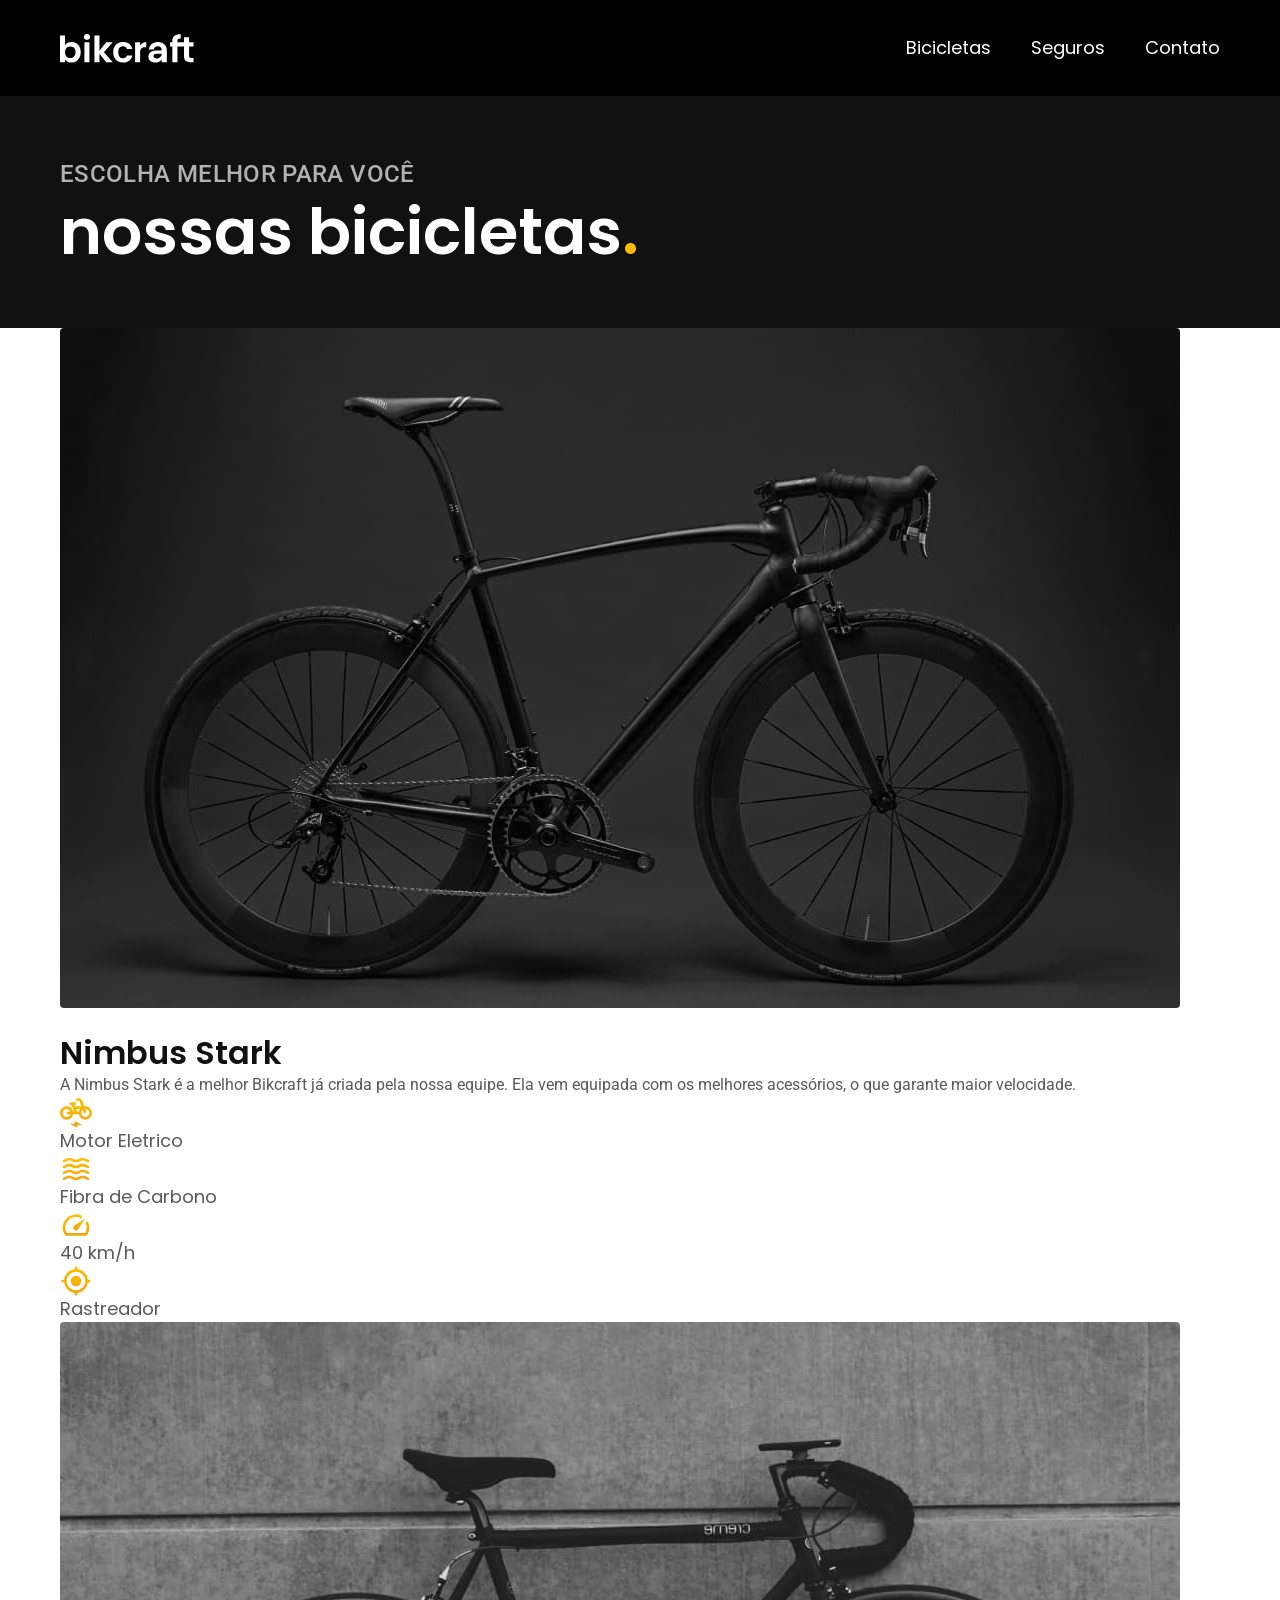
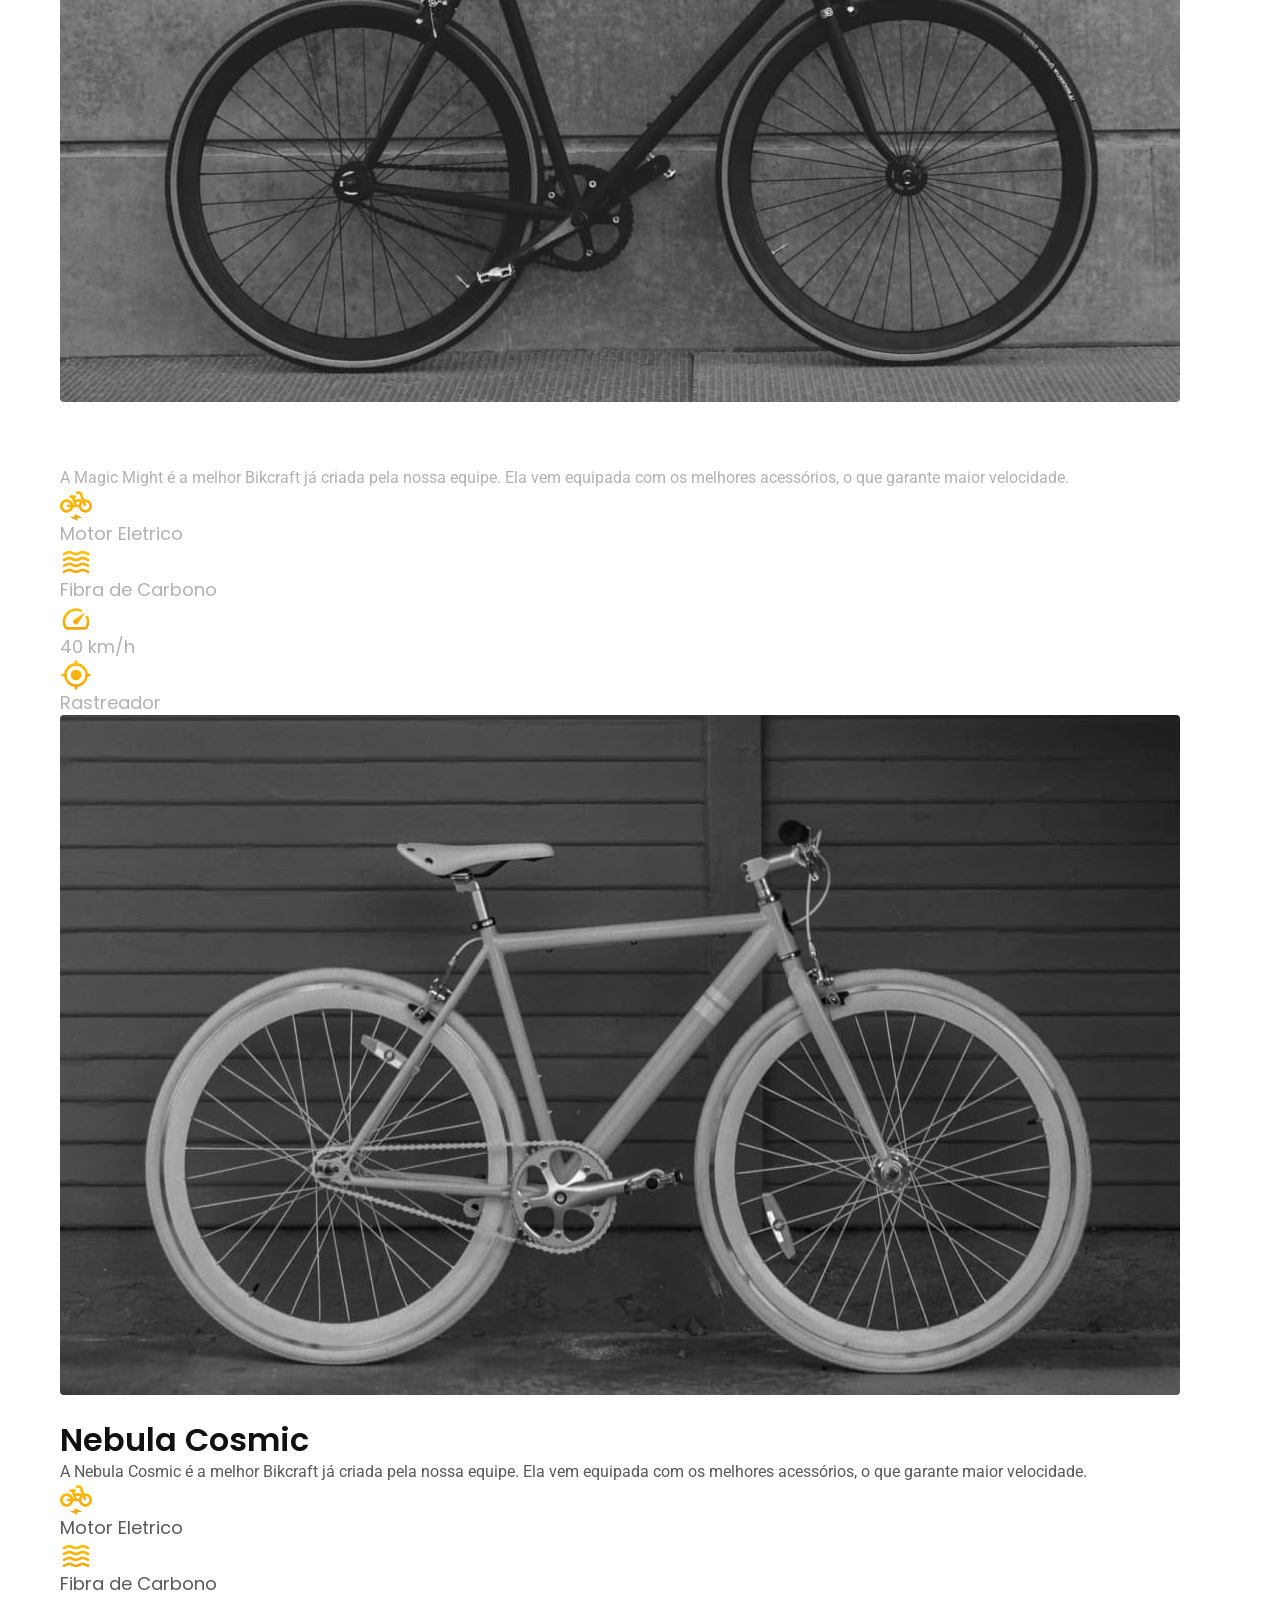
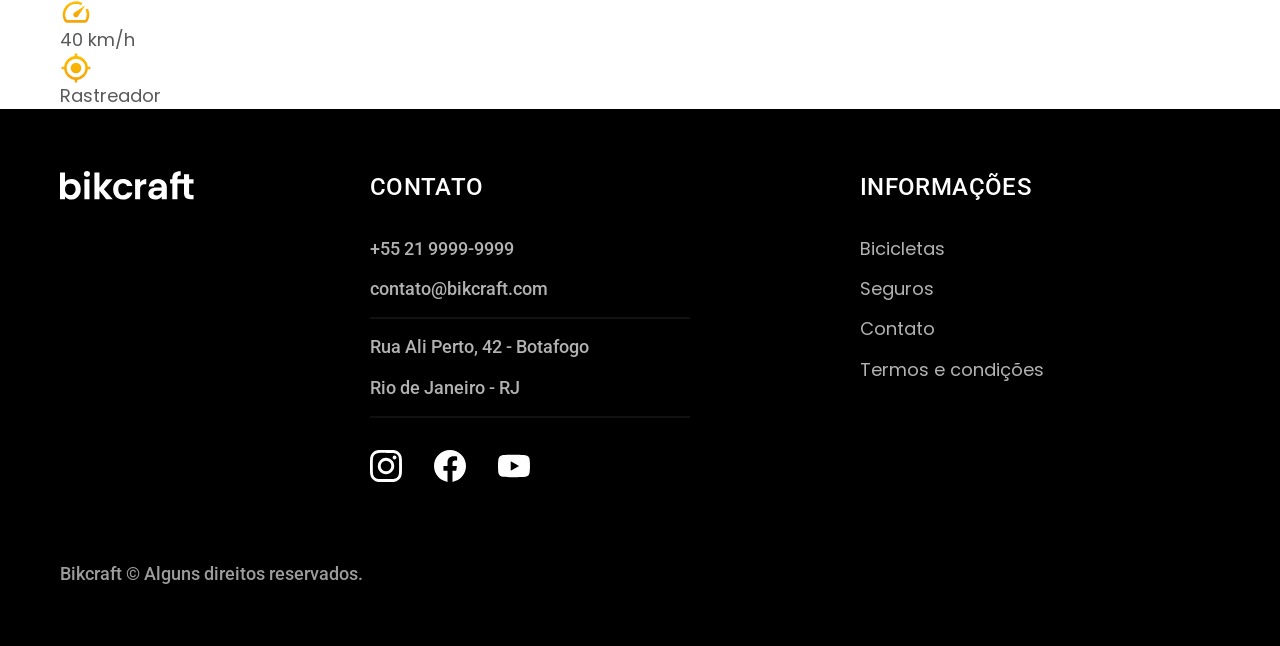
==== bicicletas.html @ a0d91cf8 "adicionado pagina bicicletas" ====
<!doctype html>
<html lang="pt-br">
  <head>
    <meta charset="UTF-8" />
    <meta name="viewport" content="width=device-width, initial-scale=1.0" />
    <title>Bikcraft - Bicicletas Elétricas</title>
    <meta
      name="description"
      content="Bicicletas elétricas de alta precisão e qualidade,  feitas sob medida para o cliente. Explore o mundo na sua velocidade com a Bikcraft."
    />
    <link rel="stylesheet" href="./css/style.css" />

    <link rel="preconnect" href="https://fonts.googleapis.com" />
    <link rel="preconnect" href="https://fonts.gstatic.com" crossorigin />
    <link
      href="https://fonts.googleapis.com/css2?family=Merriweather:ital,opsz,wght@0,18..144,300..900;1,18..144,300..900&family=Poppins:ital,wght@0,100;0,200;0,300;0,400;0,500;0,600;0,700;0,800;0,900;1,100;1,200;1,300;1,400;1,500;1,600;1,700;1,800;1,900&family=Roboto:ital,wght@0,100..900;1,100..900&display=swap"
      rel="stylesheet"
    />
  </head>

  <body id="bicicletas">
    <header class="header-bg">
      <div class="container header">
        <a href="./index.html">
          <img src="./img/bikcraft.svg" alt="logo" />
        </a>

        <nav aria-label="primaria">
          <ul class="header-menu font-1-m cor-0">
            <li><a href="./bicicletas.html">Bicicletas</a></li>
            <li><a href="./seguros.html">Seguros</a></li>
            <li><a href="./contato.html">Contato</a></li>
          </ul>
        </nav>
      </div>
    </header>

    <main>
      <div class="titulo-bg">
        <div class="titulo container">
          <p class="font-2-l-b cor-5">Escolha melhor para você</p>
          <h1 class="font-1-xxl cor-0">
            nossas bicicletas<span class="cor-p1">.</span>
          </h1>
        </div>
      </div>

      <div class="bicicletas-bg">
        <div class="bicicletas container">
          <div class="bicicletas-imagem">
            <img src="./img/bicicletas/nimbus.jpg" alt="Bicicleta preta" />
            <span class="font-2-m cor-0">R$ 4999</span>
          </div>
          <div class="bicicletas-conteudo">
            <h2 class="font-1-xl">Nimbus Stark</h2>
            <p class="font-2-s cor-8">
              A Nimbus Stark é a melhor Bikcraft já criada pela nossa equipe.
              Ela vem equipada com os melhores acessórios, o que garante maior
              velocidade.
            </p>
            <ul class="font-1-m cor-8">
              <li>
                <img src="./img/icones/eletrica.svg" alt="" /> Motor Eletrico
              </li>
              <li>
                <img src="./img/icones/carbono.svg" alt="" /> Fibra de Carbono
              </li>
              <li><img src="./img/icones/velocidade.svg" alt="" /> 40 km/h</li>
              <li>
                <img src="./img/icones/rastreador.svg" alt="" /> Rastreador
              </li>
            </ul>
          </div>
        </div>
      </div>

      <div class="bicicletas-bg">
        <div class="bicicletas container">
          <div class="bicicletas-imagem">
            <img src="./img/bicicletas/magic.jpg" alt="Bicicleta preta" />
            <span class="font-2-m cor-0">R$ 2499</span>
          </div>
          <div class="bicicletas-conteudo">
            <h2 class="font-1-xl cor-0">Magic Might</h2>
            <p class="font-2-s cor-5">
              A Magic Might é a melhor Bikcraft já criada pela nossa equipe. Ela
              vem equipada com os melhores acessórios, o que garante maior
              velocidade.
            </p>
            <ul class="font-1-m cor-5">
              <li>
                <img src="./img/icones/eletrica.svg" alt="" /> Motor Eletrico
              </li>
              <li>
                <img src="./img/icones/carbono.svg" alt="" /> Fibra de Carbono
              </li>
              <li><img src="./img/icones/velocidade.svg" alt="" /> 40 km/h</li>
              <li>
                <img src="./img/icones/rastreador.svg" alt="" /> Rastreador
              </li>
            </ul>
          </div>
        </div>
      </div>

      <div class="bicicletas-bg">
        <div class="bicicletas container">
          <div class="bicicletas-imagem">
            <img src="./img/bicicletas/nebula.jpg" alt="Bicicleta preta" />
            <span class="font-2-m cor-0">R$ 3999</span>
          </div>
          <div class="bicicletas-conteudo">
            <h2 class="font-1-xl">Nebula Cosmic</h2>
            <p class="font-2-s cor-8">
              A Nebula Cosmic é a melhor Bikcraft já criada pela nossa equipe.
              Ela vem equipada com os melhores acessórios, o que garante maior
              velocidade.
            </p>
            <ul class="font-1-m cor-8">
              <li>
                <img src="./img/icones/eletrica.svg" alt="" /> Motor Eletrico
              </li>
              <li>
                <img src="./img/icones/carbono.svg" alt="" /> Fibra de Carbono
              </li>
              <li><img src="./img/icones/velocidade.svg" alt="" /> 40 km/h</li>
              <li>
                <img src="./img/icones/rastreador.svg" alt="" /> Rastreador
              </li>
            </ul>
          </div>
        </div>
      </div>
    </main>

    <footer class="footer-bg">
      <div class="footer container">
        <img src="./img/bikcraft.svg" alt="Bikcraft" />
        <div class="footer-contato">
          <h3 class="font-2-l-b cor-0">Contato</h3>
          <ul class="font-2-m cor-5">
            <li><a href="tel:+5521999999999">+55 21 9999-9999</a></li>
            <li>
              <a href="mailto:contato@bikcraft.com">contato@bikcraft.com</a>
            </li>
            <li>Rua Ali Perto, 42 - Botafogo</li>
            <li>Rio de Janeiro - RJ</li>
          </ul>
          <div class="footer-redes">
            <a href="./">
              <img src="./img/redes/instagram.svg" alt="Instagram" />
            </a>
            <a href="./">
              <img src="./img/redes/facebook.svg" alt="Facebook" />
            </a>
            <a href="">
              <img src="./img/redes/youtube.svg" alt="YouTube" />
            </a>
          </div>
        </div>
        <div class="footer-informacoes">
          <h3 class="font-2-l-b cor-0">Informações</h3>
          <nav>
            <ul class="font-1-m cor-5">
              <li><a href="./bicicletas.html">Bicicletas</a></li>
              <li><a href="./seguros.html">Seguros</a></li>
              <li><a href="./contato.html">Contato</a></li>
              <li><a href="./termos.html">Termos e condições</a></li>
            </ul>
          </nav>
        </div>
        <p class="footer-copy font-2-m cor-6">
          Bikcraft © Alguns direitos reservados.
        </p>
      </div>
    </footer>
  </body>
</html>
---- css/style.css ----
@import "./global/global.css";
@import "./utilities/tipografia.css";
@import "./utilities/cores.css";

@import "./global/header.css";
@import "./global/footer.css";

/* Utilidades */
@import "./utilities/componentes.css";

/* Home */
@import "./home/introducao.css";
@import "./home/tecnologia.css";
@import "./home/parceiros.css";
@import "./home/depoimento.css";

/* Bicicletas */
@import "./bicicletas/bicicletas-lista.css";
@import "./bicicletas/bicicletas.css";

/* Seguros */
@import "./seguros/seguros.css";

/* Termos */
@import "./termos/termos.css";
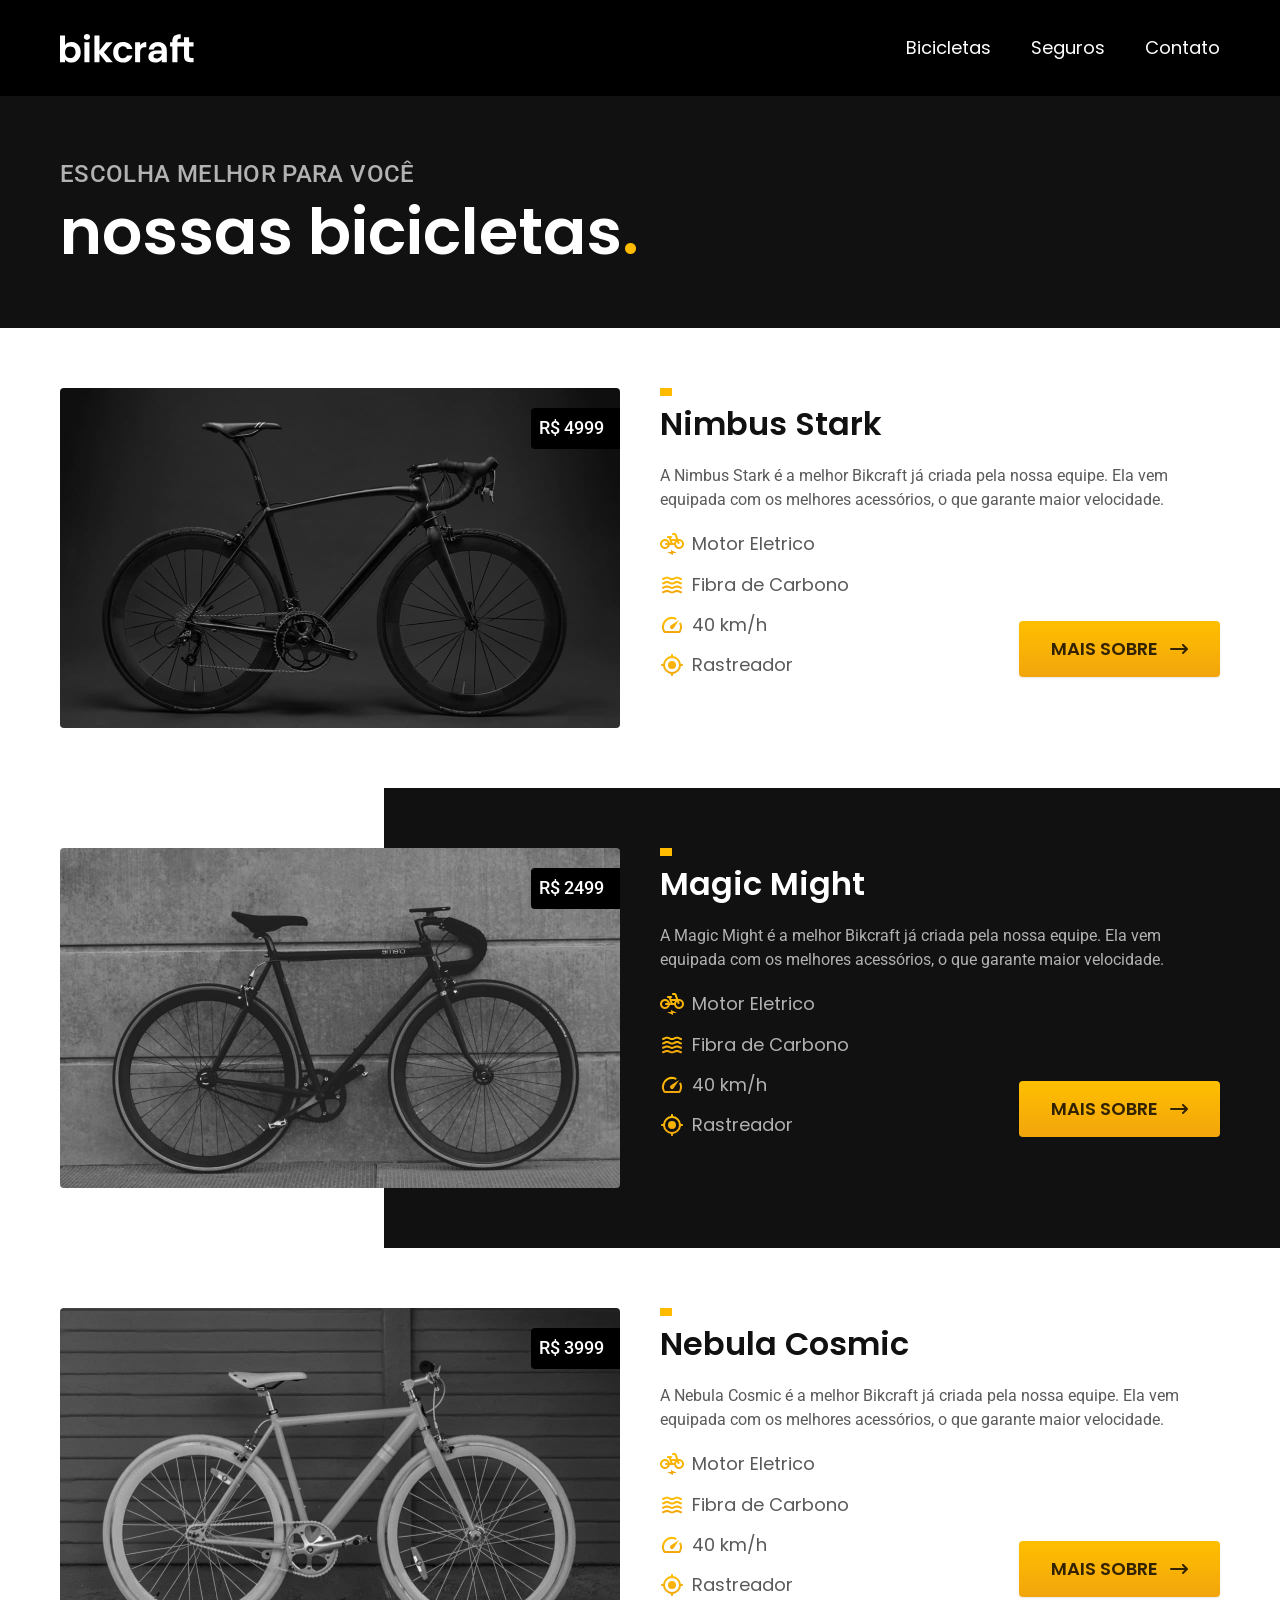
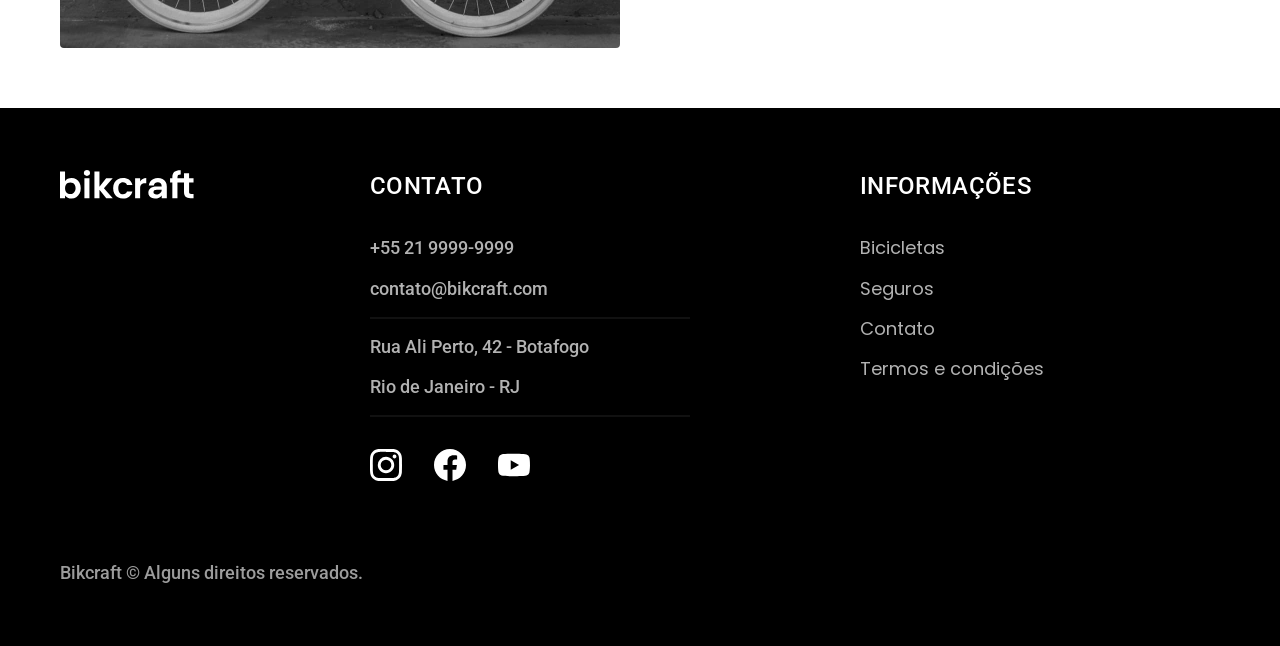
==== commit 3a6b5c30: "adicionando pagina de bicicletas" ====
--- a/bicicletas.html
+++ b/bicicletas.html
@@ -45,32 +45,29 @@
         </div>
       </div>
 
-      <div class="bicicletas-bg">
-        <div class="bicicletas container">
-          <div class="bicicletas-imagem">
-            <img src="./img/bicicletas/nimbus.jpg" alt="Bicicleta preta" />
-            <span class="font-2-m cor-0">R$ 4999</span>
-          </div>
-          <div class="bicicletas-conteudo">
-            <h2 class="font-1-xl">Nimbus Stark</h2>
-            <p class="font-2-s cor-8">
-              A Nimbus Stark é a melhor Bikcraft já criada pela nossa equipe.
-              Ela vem equipada com os melhores acessórios, o que garante maior
-              velocidade.
-            </p>
-            <ul class="font-1-m cor-8">
-              <li>
-                <img src="./img/icones/eletrica.svg" alt="" /> Motor Eletrico
-              </li>
-              <li>
-                <img src="./img/icones/carbono.svg" alt="" /> Fibra de Carbono
-              </li>
-              <li><img src="./img/icones/velocidade.svg" alt="" /> 40 km/h</li>
-              <li>
-                <img src="./img/icones/rastreador.svg" alt="" /> Rastreador
-              </li>
-            </ul>
-          </div>
+      <div class="bicicletas container">
+        <div class="bicicletas-imagem">
+          <img src="./img/bicicletas/nimbus.jpg" alt="Bicicleta preta" />
+          <span class="font-2-m cor-0">R$ 4999</span>
+        </div>
+        <div class="bicicletas-conteudo">
+          <h2 class="font-1-xl">Nimbus Stark</h2>
+          <p class="font-2-s cor-8">
+            A Nimbus Stark é a melhor Bikcraft já criada pela nossa equipe. Ela
+            vem equipada com os melhores acessórios, o que garante maior
+            velocidade.
+          </p>
+          <ul class="font-1-m cor-8">
+            <li>
+              <img src="./img/icones/eletrica.svg" alt="" /> Motor Eletrico
+            </li>
+            <li>
+              <img src="./img/icones/carbono.svg" alt="" /> Fibra de Carbono
+            </li>
+            <li><img src="./img/icones/velocidade.svg" alt="" /> 40 km/h</li>
+            <li><img src="./img/icones/rastreador.svg" alt="" /> Rastreador</li>
+          </ul>
+          <a href="./bicicletas/nimbus.html" class="botao seta">Mais Sobre</a>
         </div>
       </div>
 
@@ -99,36 +96,34 @@
                 <img src="./img/icones/rastreador.svg" alt="" /> Rastreador
               </li>
             </ul>
+            <a href="./bicicletas/magic.html" class="botao seta">Mais Sobre</a>
           </div>
         </div>
       </div>
 
-      <div class="bicicletas-bg">
-        <div class="bicicletas container">
-          <div class="bicicletas-imagem">
-            <img src="./img/bicicletas/nebula.jpg" alt="Bicicleta preta" />
-            <span class="font-2-m cor-0">R$ 3999</span>
-          </div>
-          <div class="bicicletas-conteudo">
-            <h2 class="font-1-xl">Nebula Cosmic</h2>
-            <p class="font-2-s cor-8">
-              A Nebula Cosmic é a melhor Bikcraft já criada pela nossa equipe.
-              Ela vem equipada com os melhores acessórios, o que garante maior
-              velocidade.
-            </p>
-            <ul class="font-1-m cor-8">
-              <li>
-                <img src="./img/icones/eletrica.svg" alt="" /> Motor Eletrico
-              </li>
-              <li>
-                <img src="./img/icones/carbono.svg" alt="" /> Fibra de Carbono
-              </li>
-              <li><img src="./img/icones/velocidade.svg" alt="" /> 40 km/h</li>
-              <li>
-                <img src="./img/icones/rastreador.svg" alt="" /> Rastreador
-              </li>
-            </ul>
-          </div>
+      <div class="bicicletas container">
+        <div class="bicicletas-imagem">
+          <img src="./img/bicicletas/nebula.jpg" alt="Bicicleta preta" />
+          <span class="font-2-m cor-0">R$ 3999</span>
+        </div>
+        <div class="bicicletas-conteudo">
+          <h2 class="font-1-xl">Nebula Cosmic</h2>
+          <p class="font-2-s cor-8">
+            A Nebula Cosmic é a melhor Bikcraft já criada pela nossa equipe. Ela
+            vem equipada com os melhores acessórios, o que garante maior
+            velocidade.
+          </p>
+          <ul class="font-1-m cor-8">
+            <li>
+              <img src="./img/icones/eletrica.svg" alt="" /> Motor Eletrico
+            </li>
+            <li>
+              <img src="./img/icones/carbono.svg" alt="" /> Fibra de Carbono
+            </li>
+            <li><img src="./img/icones/velocidade.svg" alt="" /> 40 km/h</li>
+            <li><img src="./img/icones/rastreador.svg" alt="" /> Rastreador</li>
+          </ul>
+          <a href="./bicicletas/nebula.html" class="botao seta">Mais Sobre</a>
         </div>
       </div>
     </main>
